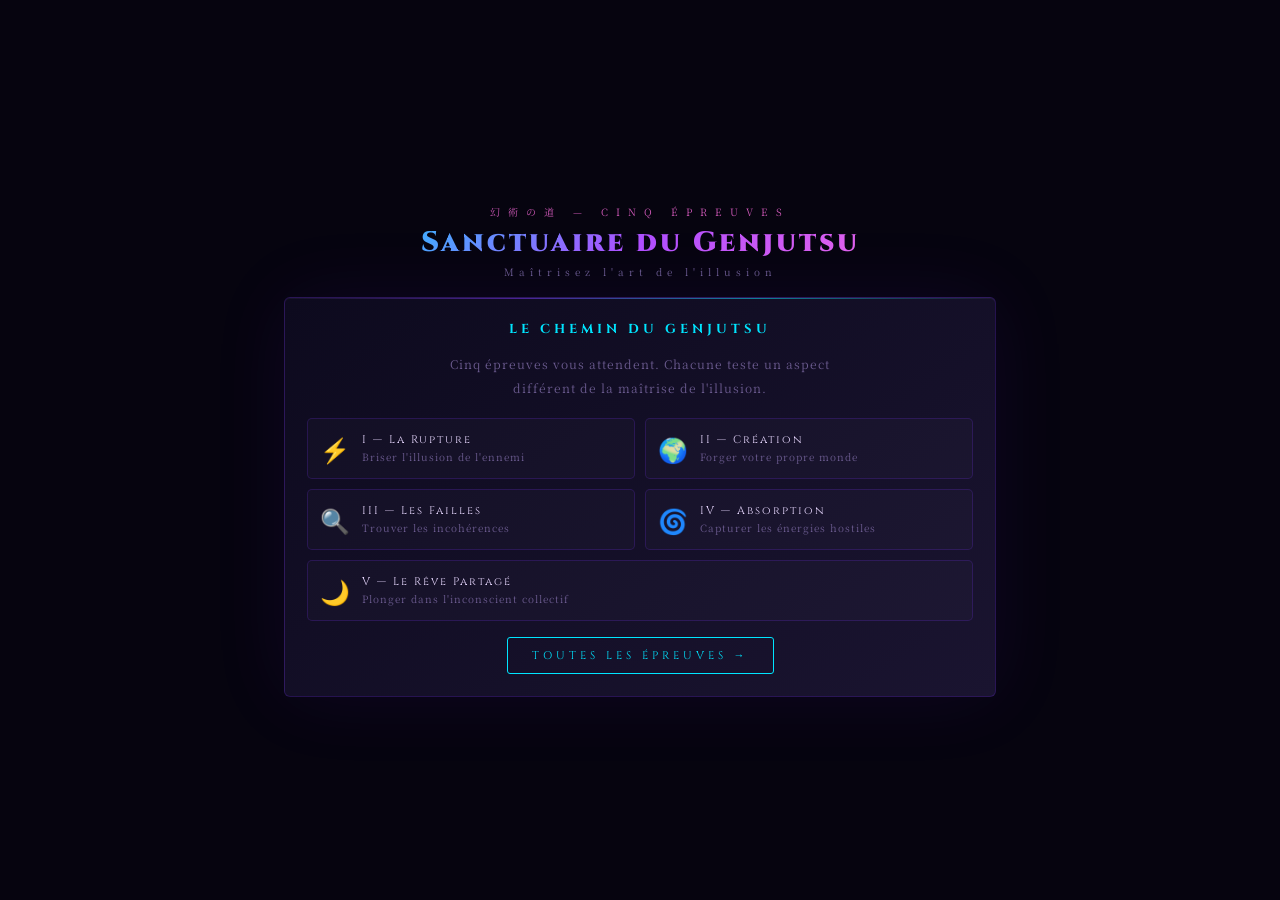
==== index.html @ dee2eae8 "Add files via upload" ====
<!DOCTYPE html>
<html lang="fr">
<head>
  <meta charset="UTF-8">
  <meta name="viewport" content="width=device-width, initial-scale=1.0">
  <title>Sanctuaire du Genjutsu</title>

  <!-- Fonts -->
  <link href="https://fonts.googleapis.com/css2?family=Cinzel:wght@400;700;900&family=Noto+Serif+JP:wght@300;400;700&display=swap" rel="stylesheet">

  <!-- Styles -->
  <link rel="stylesheet" href="css/variables.css">
  <link rel="stylesheet" href="css/layout.css">
  <link rel="stylesheet" href="css/phases.css">
</head>
<body>

<!-- Particles background -->
<div class="spirits-bg" id="spirits"></div>

<!-- App -->
<div id="app">
  <div class="header">
    <div class="header-jp">幻術の道 — CINQ ÉPREUVES</div>
    <h1>Sanctuaire du Genjutsu</h1>
    <div class="header-sub">Maîtrisez l'art de l'illusion</div>
  </div>

  <div class="card">

    <!-- Progress bar (hidden until game starts) -->
    <div class="progress-bar" id="progressBar" style="display:none;">
      <div class="prog-step" id="ps0"></div>
      <div class="prog-step" id="ps1"></div>
      <div class="prog-step" id="ps2"></div>
      <div class="prog-step" id="ps3"></div>
      <div class="prog-step" id="ps4"></div>
    </div>

    <!-- ════════ MENU ════════ -->
    <div id="phase-menu">
      <div class="phase-title"><h2>Le Chemin du Genjutsu</h2></div>
      <p class="menu-intro">
        Cinq épreuves vous attendent. Chacune teste un aspect<br>
        différent de la maîtrise de l'illusion.
      </p>
      <div class="phases-preview">
        <div class="preview-card" onclick="startPhase(0)">
          <div class="preview-icon">⚡</div>
          <div class="preview-text">
            <div class="t">I — La Rupture</div>
            <div class="s">Briser l'illusion de l'ennemi</div>
          </div>
          <div class="preview-play">▶</div>
        </div>
        <div class="preview-card" onclick="startPhase(1)">
          <div class="preview-icon">🌍</div>
          <div class="preview-text">
            <div class="t">II — Création</div>
            <div class="s">Forger votre propre monde</div>
          </div>
          <div class="preview-play">▶</div>
        </div>
        <div class="preview-card" onclick="startPhase(2)">
          <div class="preview-icon">🔍</div>
          <div class="preview-text">
            <div class="t">III — Les Failles</div>
            <div class="s">Trouver les incohérences</div>
          </div>
          <div class="preview-play">▶</div>
        </div>
        <div class="preview-card" onclick="startPhase(3)">
          <div class="preview-icon">🌀</div>
          <div class="preview-text">
            <div class="t">IV — Absorption</div>
            <div class="s">Capturer les énergies hostiles</div>
          </div>
          <div class="preview-play">▶</div>
        </div>
        <div class="preview-card full" onclick="startPhase(4)">
          <div class="preview-icon">🌙</div>
          <div class="preview-text">
            <div class="t">V — Le Rêve Partagé</div>
            <div class="s">Plonger dans l'inconscient collectif</div>
          </div>
          <div class="preview-play">▶</div>
        </div>
      </div>
      <div class="btn-center">
        <button class="btn btn-cyan" onclick="startAll()">Toutes les épreuves →</button>
      </div>
    </div>

    <!-- ════════ PHASE 1 : RUPTURE ════════ -->
    <div id="phase-rupture">
      <div class="phase-num">Épreuve I / V</div>
      <div class="phase-title">
        <h2>La Rupture</h2>
        <div class="subtitle">Un ennemi vous a plongé dans une illusion — rompez-la</div>
      </div>
      <div class="rupture-timer" id="ruptTimer">15</div>
      <div class="illusion-scene rupture-zone">
        <div class="zone-title">CE QUE VOUS VOYEZ</div>
        <div class="illusion-text" id="illusionText">Vous êtes dans un pré fleuri. Le soleil brille, les oiseaux chantent...</div>
      </div>
      <p style="font-size:11px;color:var(--dim);text-align:center;margin-bottom:10px;letter-spacing:1px;">
        Maintenez le bouton jusqu'à dépasser le seuil <span style="color:var(--cyan)">75%</span>
      </p>
      <div class="pressure-gauge">
        <div class="pressure-label">
          <span>Pression mentale</span>
          <span id="pressureNum">0%</span>
        </div>
        <div class="pressure-track">
          <div class="pressure-fill" id="pressureFill"></div>
          <div class="pressure-threshold"></div>
        </div>
      </div>
      <div class="rupture-feedback" id="ruptFeedback"></div>
      <div class="rupture-progress" id="ruptProgress"></div>
      <button class="hold-btn" id="holdBtn"
        onmousedown="holdStart()" ontouchstart="holdStart()"
        onmouseup="holdEnd()" onmouseleave="holdEnd()" ontouchend="holdEnd()">
        ⚡ Concentrez votre volonté — MAINTENEZ
      </button>
    </div>

    <!-- ════════ PHASE 2 : CRÉATION ════════ -->
    <div id="phase-monde">
      <div class="phase-num">Épreuve II / V</div>
      <div class="phase-title">
        <h2>Création de Monde</h2>
        <div class="subtitle">Assemblez les éléments pour forger une illusion cohérente</div>
      </div>
      <div class="monde-workspace">
        <div class="monde-panel">
          <h3>🌿 Éléments disponibles</h3>
          <div class="element-list" id="elemList"></div>
        </div>
        <div class="monde-panel">
          <h3>🖼 Votre monde — <span id="slotsFilled">0</span>/4 éléments</h3>
          <div id="worldSlots"></div>
        </div>
      </div>
      <div class="world-preview">
        <div class="world-preview-title">APERÇU DE L'ILLUSION</div>
        <p id="worldPreviewText" style="color:var(--dim);font-style:italic;">
          Ajoutez des éléments pour composer votre monde...
        </p>
        <div class="coherence-bar">
          <div class="coherence-fill" id="coherenceFill" style="width:0%;background:var(--fail);"></div>
        </div>
        <div class="coherence-label">Cohérence : <span id="coherenceVal">0%</span></div>
      </div>
      <div style="font-size:10px;color:var(--dim);text-align:center;margin-bottom:10px;letter-spacing:1px;" id="mondeHint">
        Attention : certaines combinaisons sont incohérentes...
      </div>
      <div class="btn-center">
        <button class="btn btn-cyan" onclick="validerMonde()">Sceller l'Illusion</button>
      </div>
    </div>

    <!-- ════════ PHASE 3 : FAILLES ════════ -->
    <div id="phase-failles">
      <div class="phase-num">Épreuve III / V</div>
      <div class="phase-title">
        <h2>Les Failles</h2>
        <div class="subtitle">Trouvez les incohérences cachées dans cette illusion</div>
      </div>
      <div class="failles-timer" id="faillesTimer">60</div>
      <div class="illusion-scene">
        <div class="scene-title">
          <span>SCÈNE D'ILLUSION <span id="sceneNum">1/3</span></span>
          <span style="font-size:10px;color:var(--rune);" id="faillesFound">0 failles</span>
        </div>
        <div class="scene-text" id="sceneText"></div>
      </div>
      <div class="failles-hint" id="faillesHint">Cliquez sur les mots ou éléments suspects...</div>
      <div class="failles-found" id="faillesBadges"></div>
      <div class="failles-counter" id="faillesCounter">
        Failles trouvées : 0 / <span id="faillesMax">0</span>
      </div>
      <div class="btn-center">
        <button class="btn btn-cyan validate-btn" onclick="validerFailles()">Valider cette scène →</button>
      </div>
    </div>

    <!-- ════════ PHASE 4 : ABSORPTION ════════ -->
    <div id="phase-absorption">
      <div class="phase-num">Épreuve IV / V</div>
      <div class="phase-title">
        <h2>Absorption</h2>
        <div class="subtitle">Absorbez les orbes d'énergie dans le bon ordre</div>
      </div>
      <p class="absorption-desc">
        Des énergies hostiles flottent. Absorbez-les dans l'ordre exact indiqué avant qu'elles ne vous submergent.
      </p>
      <div class="absorption-target">
        <div class="label">ORDRE À REPRODUIRE</div>
        <div class="target-slots" id="targetSlots"></div>
      </div>
      <div class="absorption-score" id="absScore">Séquence 1 / 8</div>
      <div class="absorption-lives" id="absLives"></div>
      <div class="orbes-zone" id="orbesZone"></div>
      <div class="rupture-feedback" id="absFeedback"></div>
    </div>

    <!-- ════════ PHASE 5 : RÊVE PARTAGÉ ════════ -->
    <div id="phase-reve">
      <div class="phase-num">Épreuve V / V</div>
      <div class="phase-title">
        <h2>Le Rêve Partagé</h2>
        <div class="subtitle">Retrouvez les paires d'âmes dans l'inconscient collectif</div>
      </div>
      <p class="reve-desc">
        Les esprits se ressemblent mais se cachent. Mémorisez, associez,<br>
        avant que le rêve ne s'efface.
      </p>
      <div class="reve-stats">
        <span id="revePairs">Paires : 0 / 8</span>
        <span id="reveTentatives">Tentatives : 0</span>
      </div>
      <div class="reve-timer" id="reveTimer">90</div>
      <div class="reve-feedback" id="reveFeedback"></div>
      <div class="reve-grid" id="reveGrid"></div>
    </div>

    <!-- ════════ RÉSULTAT ════════ -->
    <div id="phase-result">
      <div class="result-symbol" id="resSymbol">⛩️</div>
      <div class="result-quality" id="resQuality">MAÎTRISE ABSOLUE</div>
      <div class="divider"></div>
      <div class="result-name" id="resName">— Grand Maître du Sanctuaire —</div>
      <div class="result-flavor" id="resFlavor"></div>
      <div class="scores-grid" id="scoresGrid"></div>
      <div class="result-name-row" id="nameRow">
        <input id="nameInput" type="text" placeholder="Votre nom de ninja..." maxlength="24">
        <button class="btn btn-cyan" style="padding:9px 16px;font-size:10px;" onclick="confirmName()">Graver</button>
      </div>
      <div class="result-confirmed" id="nameConfirmed"></div>
      <div class="btn-center">
        <button class="btn btn-gold" onclick="resetAll()">Recommencer</button>
      </div>
    </div>

  </div><!-- /.card -->
</div><!-- /#app -->

<!-- Scripts (order matters: core first, then phases, then result) -->
<script src="js/core.js"></script>
<script src="js/phase1-rupture.js"></script>
<script src="js/phase2-monde.js"></script>
<script src="js/phase3-failles.js"></script>
<script src="js/phase4-absorption.js"></script>
<script src="js/phase5-reve.js"></script>
<script src="js/result.js"></script>

</body>
</html>
---- css/variables.css ----
/* ══════════════════════════════════════════════════════════
   VARIABLES & RESET
   ══════════════════════════════════════════════════════════ */
:root {
  --void:   #06040f;
  --deep:   #0d0a1e;
  --shadow: #1a1430;
  --mist:   #221840;
  --v1:     #7b2fff;
  --v2:     #b04fff;
  --cyan:   #00e5ff;
  --gold:   #ffd700;
  --rune:   #ff6de0;
  --dim:    #6a5a8e;
  --text:   #e8d8ff;
  --fade:   #8a7aaa;
  --ok:     #00e5ff;
  --warn:   #b04fff;
  --fail:   #ff2255;
  --green:  #00ff88;
}

* {
  margin: 0;
  padding: 0;
  box-sizing: border-box;
}

body {
  background: var(--void);
  color: var(--text);
  font-family: 'Noto Serif JP', serif;
  min-height: 100vh;
  display: flex;
  align-items: center;
  justify-content: center;
  overflow: hidden;
}
---- css/layout.css ----
/* ══════════════════════════════════════════════════════════
   PARTICLES
   ══════════════════════════════════════════════════════════ */
.spirits-bg {
  position: fixed;
  inset: 0;
  pointer-events: none;
  z-index: 0;
}

.spirit {
  position: absolute;
  border-radius: 50%;
  animation: floatS linear infinite;
  opacity: 0;
}

@keyframes floatS {
  0%   { transform: translateY(100vh) translateX(0); opacity: 0; }
  10%  { opacity: .8; }
  90%  { opacity: .2; }
  100% { transform: translateY(-30px) translateX(var(--drift)); opacity: 0; }
}

/* ══════════════════════════════════════════════════════════
   APP LAYOUT
   ══════════════════════════════════════════════════════════ */
#app {
  position: relative;
  z-index: 1;
  width: 100%;
  max-width: 740px;
  padding: 14px;
}

/* ══════════════════════════════════════════════════════════
   HEADER
   ══════════════════════════════════════════════════════════ */
.header {
  text-align: center;
  margin-bottom: 18px;
}

.header-jp {
  font-size: 10px;
  letter-spacing: 8px;
  color: var(--rune);
  margin-bottom: 5px;
  opacity: .8;
}

.header h1 {
  font-family: 'Cinzel', serif;
  font-size: clamp(16px, 3.5vw, 28px);
  font-weight: 900;
  background: linear-gradient(135deg, var(--cyan) 0%, var(--v2) 50%, var(--rune) 100%);
  -webkit-background-clip: text;
  -webkit-text-fill-color: transparent;
  background-clip: text;
  letter-spacing: 3px;
}

.header-sub {
  font-size: 10px;
  color: var(--dim);
  letter-spacing: 5px;
  margin-top: 3px;
}

/* ══════════════════════════════════════════════════════════
   CARD
   ══════════════════════════════════════════════════════════ */
.card {
  background: linear-gradient(145deg, var(--deep) 0%, var(--shadow) 100%);
  border: 1px solid rgba(123,47,255,.22);
  border-radius: 6px;
  padding: 22px;
  box-shadow: 0 0 80px rgba(123,47,255,.08), inset 0 1px 0 rgba(255,255,255,.04);
  position: relative;
  overflow: hidden;
}

.card::before {
  content: '';
  position: absolute;
  top: 0;
  left: 0;
  right: 0;
  height: 1px;
  background: linear-gradient(90deg, transparent, var(--v1), var(--cyan), transparent);
  opacity: .5;
}

/* ══════════════════════════════════════════════════════════
   PROGRESS BAR
   ══════════════════════════════════════════════════════════ */
.progress-bar {
  display: flex;
  gap: 6px;
  margin-bottom: 18px;
  justify-content: center;
}

.prog-step {
  flex: 1;
  height: 4px;
  background: rgba(123,47,255,.15);
  border-radius: 2px;
  max-width: 80px;
  transition: background .4s;
}

.prog-step.done   { background: var(--cyan); }
.prog-step.active { background: var(--v2); box-shadow: 0 0 8px var(--v2); }

/* ══════════════════════════════════════════════════════════
   SHARED PHASE COMPONENTS
   ══════════════════════════════════════════════════════════ */
.phase-title {
  text-align: center;
  margin-bottom: 14px;
}

.phase-title h2 {
  font-family: 'Cinzel', serif;
  font-size: 13px;
  letter-spacing: 4px;
  color: var(--cyan);
  text-transform: uppercase;
}

.phase-title .subtitle {
  font-size: 11px;
  color: var(--dim);
  margin-top: 4px;
  letter-spacing: 1px;
}

.phase-num {
  font-size: 9px;
  letter-spacing: 4px;
  color: var(--rune);
  margin-bottom: 4px;
  text-transform: uppercase;
}

/* ══════════════════════════════════════════════════════════
   BUTTONS
   ══════════════════════════════════════════════════════════ */
.btn {
  display: inline-block;
  padding: 10px 24px;
  font-family: 'Cinzel', serif;
  font-size: 11px;
  letter-spacing: 4px;
  text-transform: uppercase;
  border: 1px solid var(--v1);
  color: var(--v1);
  background: transparent;
  cursor: pointer;
  transition: all .2s;
  border-radius: 3px;
}

.btn:hover {
  background: rgba(123,47,255,.18);
  color: var(--v2);
  box-shadow: 0 0 18px rgba(123,47,255,.25);
}

.btn-cyan         { border-color: var(--cyan); color: var(--cyan); }
.btn-cyan:hover   { background: rgba(0,229,255,.12); box-shadow: 0 0 18px rgba(0,229,255,.2); }
.btn-gold         { border-color: var(--gold); color: var(--gold); }
.btn-gold:hover   { background: rgba(255,215,0,.08); }

.btn-center {
  display: flex;
  justify-content: center;
  gap: 10px;
  margin-top: 14px;
}

/* ══════════════════════════════════════════════════════════
   MISC
   ══════════════════════════════════════════════════════════ */
.divider {
  width: 50px;
  height: 1px;
  background: linear-gradient(90deg, transparent, var(--v1), transparent);
  margin: 14px auto;
}
---- css/phases.css ----
/* ══════════════════════════════════════════════════════════
   PHASE 0 — MENU
   ══════════════════════════════════════════════════════════ */
#phase-menu { display: block; }

.menu-intro {
  font-size: 12px;
  color: var(--dim);
  line-height: 2;
  text-align: center;
  margin-bottom: 18px;
  letter-spacing: 1px;
}

.phases-preview {
  display: grid;
  grid-template-columns: 1fr 1fr;
  gap: 10px;
  margin-bottom: 16px;
}

.preview-card {
  border: 1px solid rgba(123,47,255,.2);
  border-radius: 5px;
  padding: 12px;
  cursor: pointer;
  transition: all .2s;
  background: rgba(255,255,255,.02);
  display: flex;
  align-items: center;
  gap: 12px;
}

.preview-card:hover {
  border-color: rgba(0,229,255,.4);
  background: rgba(0,229,255,.04);
}

.preview-icon { font-size: 24px; min-width: 28px; text-align: center; }

.preview-text .t {
  font-family: 'Cinzel', serif;
  font-size: 11px;
  letter-spacing: 2px;
  color: var(--text);
}

.preview-text .s {
  font-size: 10px;
  color: var(--dim);
  letter-spacing: 1px;
  margin-top: 2px;
}

.preview-card.full { grid-column: span 2; }

.preview-play {
  margin-left: auto;
  font-size: 11px;
  color: var(--dim);
  opacity: 0;
  transition: opacity .2s, color .2s;
  padding-left: 8px;
  flex-shrink: 0;
}

.preview-card:hover .preview-play {
  opacity: 1;
  color: var(--cyan);
}

/* ══════════════════════════════════════════════════════════
   PHASE 1 — LA RUPTURE
   ══════════════════════════════════════════════════════════ */
#phase-rupture { display: none; }

.rupture-desc {
  font-size: 11px;
  color: var(--dim);
  text-align: center;
  margin-bottom: 16px;
  line-height: 1.9;
}

.pressure-gauge {
  margin: 0 auto 16px;
  width: 100%;
  max-width: 400px;
}

.pressure-label {
  display: flex;
  justify-content: space-between;
  font-size: 10px;
  color: var(--dim);
  letter-spacing: 2px;
  margin-bottom: 6px;
}

.pressure-track {
  height: 28px;
  background: var(--shadow);
  border-radius: 4px;
  position: relative;
  overflow: hidden;
  border: 1px solid rgba(123,47,255,.2);
}

.pressure-fill {
  height: 100%;
  background: linear-gradient(90deg, var(--v1), var(--v2), var(--rune));
  border-radius: 4px;
  transition: width .05s;
  width: 0%;
}

.pressure-threshold {
  position: absolute;
  top: 0;
  bottom: 0;
  width: 2px;
  background: var(--cyan);
  left: 75%;
}

.pressure-val {
  text-align: center;
  font-family: 'Cinzel', serif;
  font-size: 22px;
  color: var(--v2);
  letter-spacing: 3px;
  margin: 8px 0;
}

.rupture-zone {
  background: rgba(0,229,255,.06);
  border: 1px solid rgba(0,229,255,.2);
  border-radius: 4px;
  padding: 14px;
  margin-bottom: 14px;
  text-align: center;
}

.rupture-zone .zone-title {
  font-family: 'Cinzel', serif;
  font-size: 10px;
  letter-spacing: 4px;
  color: var(--cyan);
  margin-bottom: 8px;
}

.illusion-text {
  font-size: 14px;
  color: var(--fade);
  line-height: 1.8;
  font-style: italic;
}

.rupture-feedback {
  text-align: center;
  font-family: 'Cinzel', serif;
  font-size: 14px;
  letter-spacing: 3px;
  min-height: 22px;
  margin-bottom: 10px;
}

.rupture-progress {
  display: flex;
  justify-content: center;
  gap: 6px;
  margin-bottom: 10px;
}

.rup-dot {
  width: 10px;
  height: 10px;
  border-radius: 50%;
  background: var(--shadow);
  border: 1px solid rgba(123,47,255,.3);
  transition: all .2s;
}

.rup-dot.ok   { background: var(--green); box-shadow: 0 0 8px var(--green); }
.rup-dot.fail { background: var(--fail);  box-shadow: 0 0 6px var(--fail); }

.hold-btn {
  width: 100%;
  padding: 20px;
  font-family: 'Cinzel', serif;
  font-size: 13px;
  letter-spacing: 5px;
  border: 1px solid var(--v1);
  color: var(--v2);
  background: rgba(123,47,255,.06);
  cursor: pointer;
  border-radius: 4px;
  transition: all .1s;
  user-select: none;
}

.hold-btn:active,
.hold-btn.held {
  background: rgba(123,47,255,.25);
  border-color: var(--v2);
  box-shadow: 0 0 20px rgba(123,47,255,.4);
  transform: scale(0.98);
}

.rupture-timer {
  font-family: 'Cinzel', serif;
  font-size: 28px;
  color: var(--cyan);
  text-align: center;
  letter-spacing: 4px;
  margin-bottom: 6px;
}

/* ══════════════════════════════════════════════════════════
   PHASE 2 — CRÉATION DE MONDE
   ══════════════════════════════════════════════════════════ */
#phase-monde { display: none; }

.monde-workspace {
  display: grid;
  grid-template-columns: 1fr 1fr;
  gap: 14px;
  margin-bottom: 14px;
}

.monde-panel {
  border: 1px solid rgba(123,47,255,.2);
  border-radius: 5px;
  padding: 14px;
  background: rgba(255,255,255,.02);
}

.monde-panel h3 {
  font-family: 'Cinzel', serif;
  font-size: 10px;
  letter-spacing: 3px;
  color: var(--cyan);
  margin-bottom: 10px;
  text-transform: uppercase;
}

.world-slot {
  border: 1px dashed rgba(123,47,255,.3);
  border-radius: 4px;
  padding: 8px;
  margin-bottom: 6px;
  cursor: pointer;
  transition: all .2s;
  font-size: 11px;
  color: var(--dim);
  text-align: center;
  min-height: 36px;
  display: flex;
  align-items: center;
  justify-content: center;
}

.world-slot:hover {
  border-color: var(--cyan);
  color: var(--cyan);
  background: rgba(0,229,255,.05);
}

.world-slot.filled {
  border-style: solid;
  border-color: var(--v1);
  color: var(--text);
  background: rgba(123,47,255,.08);
}

.world-slot.filled:hover {
  border-color: var(--fail);
  color: var(--fail);
}

.element-list {
  display: flex;
  flex-wrap: wrap;
  gap: 6px;
}

.elem-tag {
  padding: 6px 10px;
  border: 1px solid rgba(123,47,255,.3);
  border-radius: 20px;
  font-size: 10px;
  letter-spacing: 1px;
  cursor: pointer;
  transition: all .2s;
  color: var(--dim);
}

.elem-tag:hover { border-color: var(--v2); color: var(--v2); }

.elem-tag.used {
  opacity: .35;
  cursor: default;
  pointer-events: none;
}

.world-preview {
  border: 1px solid rgba(0,229,255,.15);
  border-radius: 5px;
  padding: 14px;
  background: rgba(0,229,255,.03);
  margin-bottom: 10px;
  min-height: 80px;
}

.world-preview-title {
  font-family: 'Cinzel', serif;
  font-size: 10px;
  letter-spacing: 3px;
  color: var(--fade);
  margin-bottom: 8px;
}

.world-preview p {
  font-size: 12px;
  color: var(--text);
  line-height: 1.9;
  font-style: italic;
}

.coherence-bar {
  height: 6px;
  background: var(--shadow);
  border-radius: 3px;
  overflow: hidden;
  margin-top: 8px;
}

.coherence-fill {
  height: 100%;
  border-radius: 3px;
  transition: width .3s;
}

.coherence-label {
  font-size: 10px;
  color: var(--dim);
  text-align: right;
  margin-top: 4px;
  letter-spacing: 1px;
}

/* ══════════════════════════════════════════════════════════
   PHASE 3 — LES FAILLES
   ══════════════════════════════════════════════════════════ */
#phase-failles { display: none; }

.illusion-scene {
  background: rgba(0,229,255,.04);
  border: 1px solid rgba(0,229,255,.15);
  border-radius: 5px;
  padding: 16px;
  margin-bottom: 12px;
  position: relative;
}

.scene-title {
  font-family: 'Cinzel', serif;
  font-size: 10px;
  letter-spacing: 3px;
  color: var(--fade);
  margin-bottom: 10px;
  display: flex;
  justify-content: space-between;
  align-items: center;
}

.scene-text {
  font-size: 13px;
  line-height: 2;
  color: var(--text);
  position: relative;
}

.faille-word {
  cursor: pointer;
  border-bottom: 2px dashed transparent;
  transition: all .2s;
  border-radius: 2px;
  padding: 1px 3px;
}

.faille-word:hover    { border-bottom-color: var(--v2); background: rgba(123,47,255,.15); }
.faille-word.selected { background: rgba(123,47,255,.2); border-bottom-color: var(--v1); }
.faille-word.correct  { background: rgba(0,255,136,.15); border-bottom-color: var(--green); color: var(--green); }
.faille-word.wrong    { background: rgba(255,34,85,.15);  border-bottom-color: var(--fail);  color: var(--fail); }

.failles-found {
  display: flex;
  gap: 6px;
  flex-wrap: wrap;
  margin-bottom: 10px;
}

.faille-badge {
  padding: 4px 10px;
  border-radius: 3px;
  font-size: 10px;
  letter-spacing: 1px;
}

.faille-badge.ok   { background: rgba(0,255,136,.15); color: var(--green); border: 1px solid rgba(0,255,136,.3); }
.faille-badge.miss { background: rgba(255,34,85,.1);  color: var(--fail);  border: 1px solid rgba(255,34,85,.2); }

.failles-counter {
  font-family: 'Cinzel', serif;
  font-size: 11px;
  color: var(--dim);
  letter-spacing: 3px;
  text-align: center;
  margin-bottom: 10px;
}

.failles-hint {
  font-size: 10px;
  color: var(--dim);
  text-align: center;
  letter-spacing: 1px;
  margin-bottom: 10px;
  font-style: italic;
}

.validate-btn { width: 100%; }

.failles-timer {
  font-family: 'Cinzel', serif;
  font-size: 22px;
  color: var(--v2);
  text-align: center;
  letter-spacing: 4px;
  margin-bottom: 8px;
}

/* ══════════════════════════════════════════════════════════
   PHASE 4 — ABSORPTION
   ══════════════════════════════════════════════════════════ */
#phase-absorption { display: none; }

.absorption-desc {
  font-size: 11px;
  color: var(--dim);
  text-align: center;
  margin-bottom: 14px;
  line-height: 1.9;
}

.orbes-zone {
  display: flex;
  justify-content: center;
  flex-wrap: wrap;
  gap: 12px;
  min-height: 120px;
  align-items: center;
  margin-bottom: 14px;
  border: 1px solid rgba(123,47,255,.15);
  border-radius: 5px;
  padding: 16px;
  background: rgba(0,0,0,.2);
}

.orbe {
  width: 52px;
  height: 52px;
  border-radius: 50%;
  cursor: pointer;
  display: flex;
  align-items: center;
  justify-content: center;
  font-size: 20px;
  border: 2px solid transparent;
  transition: all .25s;
  position: relative;
  animation: orbePulse 2s ease-in-out infinite;
}

@keyframes orbePulse {
  0%, 100% { transform: scale(1); }
  50%       { transform: scale(1.06); }
}

.orbe:hover { transform: scale(1.15) !important; filter: brightness(1.3); }

.orbe.absorbed {
  opacity: 0;
  transform: scale(0);
  pointer-events: none;
  transition: all .3s;
}

.orbe.wrong-flash { animation: wrongFlash .3s ease; }

@keyframes wrongFlash {
  0%, 100% { transform: scale(1); }
  50%       { transform: scale(1.2); filter: brightness(.5); }
}

.absorption-target {
  border: 1px solid rgba(0,229,255,.2);
  border-radius: 5px;
  padding: 14px;
  background: rgba(0,229,255,.04);
  margin-bottom: 10px;
}

.absorption-target .label {
  font-family: 'Cinzel', serif;
  font-size: 10px;
  letter-spacing: 3px;
  color: var(--cyan);
  margin-bottom: 8px;
}

.target-slots {
  display: flex;
  gap: 8px;
  flex-wrap: wrap;
}

.target-slot {
  width: 44px;
  height: 44px;
  border: 1px dashed rgba(0,229,255,.3);
  border-radius: 50%;
  display: flex;
  align-items: center;
  justify-content: center;
  font-size: 18px;
  transition: all .2s;
}

.target-slot.filled {
  border-style: solid;
  border-color: var(--cyan);
  background: rgba(0,229,255,.1);
}

.absorption-score {
  text-align: center;
  font-family: 'Cinzel', serif;
  font-size: 12px;
  letter-spacing: 3px;
  color: var(--dim);
  margin-bottom: 8px;
}

.absorption-lives {
  display: flex;
  gap: 4px;
  justify-content: center;
  margin-bottom: 10px;
}

.life-orbe {
  width: 14px;
  height: 14px;
  border-radius: 50%;
  background: var(--rune);
  box-shadow: 0 0 6px var(--rune);
  transition: all .2s;
}

.life-orbe.lost { background: var(--shadow); box-shadow: none; }

/* ══════════════════════════════════════════════════════════
   PHASE 5 — RÊVE PARTAGÉ
   ══════════════════════════════════════════════════════════ */
#phase-reve { display: none; }

.reve-desc {
  font-size: 11px;
  color: var(--dim);
  text-align: center;
  margin-bottom: 14px;
  line-height: 1.9;
}

.reve-grid {
  display: grid;
  grid-template-columns: repeat(4, 1fr);
  gap: 8px;
  margin-bottom: 14px;
}

.reve-card {
  aspect-ratio: 1;
  border: 1px solid rgba(123,47,255,.25);
  border-radius: 5px;
  cursor: pointer;
  display: flex;
  align-items: center;
  justify-content: center;
  font-size: 22px;
  transition: all .25s;
  background: rgba(255,255,255,.02);
  position: relative;
  overflow: hidden;
}

.reve-card::before {
  content: '';
  position: absolute;
  inset: 0;
  background: rgba(123,47,255,.12);
  opacity: 0;
  transition: opacity .2s;
}

.reve-card:hover::before { opacity: 1; }

.reve-card.revealed    { border-color: var(--v1); background: rgba(123,47,255,.15); }
.reve-card.matched     { border-color: var(--cyan); background: rgba(0,229,255,.12); pointer-events: none; box-shadow: 0 0 10px rgba(0,229,255,.2); }
.reve-card.wrong-pair  { animation: wrongPair .4s ease; }
.reve-card.hidden-face { font-size: 0; }

@keyframes wrongPair {
  0%, 100% { transform: scale(1); }
  50%       { transform: scale(.92); border-color: var(--fail); }
}

.reve-stats {
  display: flex;
  justify-content: space-between;
  font-size: 11px;
  color: var(--dim);
  letter-spacing: 2px;
  margin-bottom: 8px;
}

.reve-timer {
  font-family: 'Cinzel', serif;
  font-size: 26px;
  color: var(--v2);
  text-align: center;
  letter-spacing: 4px;
  margin-bottom: 10px;
}

.reve-feedback {
  text-align: center;
  font-family: 'Cinzel', serif;
  font-size: 13px;
  letter-spacing: 3px;
  min-height: 20px;
  margin-bottom: 8px;
}

/* ══════════════════════════════════════════════════════════
   RÉSULTAT
   ══════════════════════════════════════════════════════════ */
#phase-result { display: none; }

.result-symbol {
  text-align: center;
  font-size: 52px;
  margin-bottom: 10px;
  animation: pulseS 2s ease-in-out infinite;
}

@keyframes pulseS {
  0%, 100% { filter: drop-shadow(0 0 8px var(--v2)); }
  50%       { filter: drop-shadow(0 0 22px var(--cyan)); }
}

.result-quality {
  font-family: 'Cinzel', serif;
  font-size: 13px;
  letter-spacing: 5px;
  text-align: center;
  margin-bottom: 8px;
  text-transform: uppercase;
}

.result-name {
  font-family: 'Cinzel', serif;
  font-size: 16px;
  letter-spacing: 3px;
  color: var(--text);
  text-align: center;
  margin-bottom: 10px;
}

.result-flavor {
  font-size: 11px;
  color: var(--fade);
  line-height: 2.1;
  text-align: center;
  margin-bottom: 14px;
  white-space: pre-line;
}

.scores-grid {
  display: grid;
  grid-template-columns: repeat(5, 1fr);
  gap: 8px;
  margin-bottom: 14px;
}

.score-cell {
  background: rgba(255,255,255,.03);
  border: 1px solid rgba(123,47,255,.15);
  border-radius: 3px;
  padding: 10px 5px;
  text-align: center;
}

.score-cell-label {
  font-size: 8px;
  letter-spacing: 2px;
  color: var(--dim);
  text-transform: uppercase;
  margin-bottom: 4px;
}

.score-cell-value {
  font-family: 'Cinzel', serif;
  font-size: 15px;
}

.result-name-row {
  display: flex;
  gap: 8px;
  justify-content: center;
  align-items: center;
  margin-bottom: 12px;
}

#nameInput {
  background: var(--shadow);
  border: 1px solid rgba(123,47,255,.3);
  border-radius: 2px;
  padding: 9px;
  color: var(--text);
  font-family: 'Noto Serif JP', serif;
  outline: none;
  font-size: 11px;
  letter-spacing: 2px;
  width: 170px;
}

.result-confirmed {
  font-family: 'Cinzel', serif;
  font-size: 13px;
  letter-spacing: 4px;
  color: var(--cyan);
  min-height: 20px;
  text-align: center;
  margin-bottom: 12px;
}
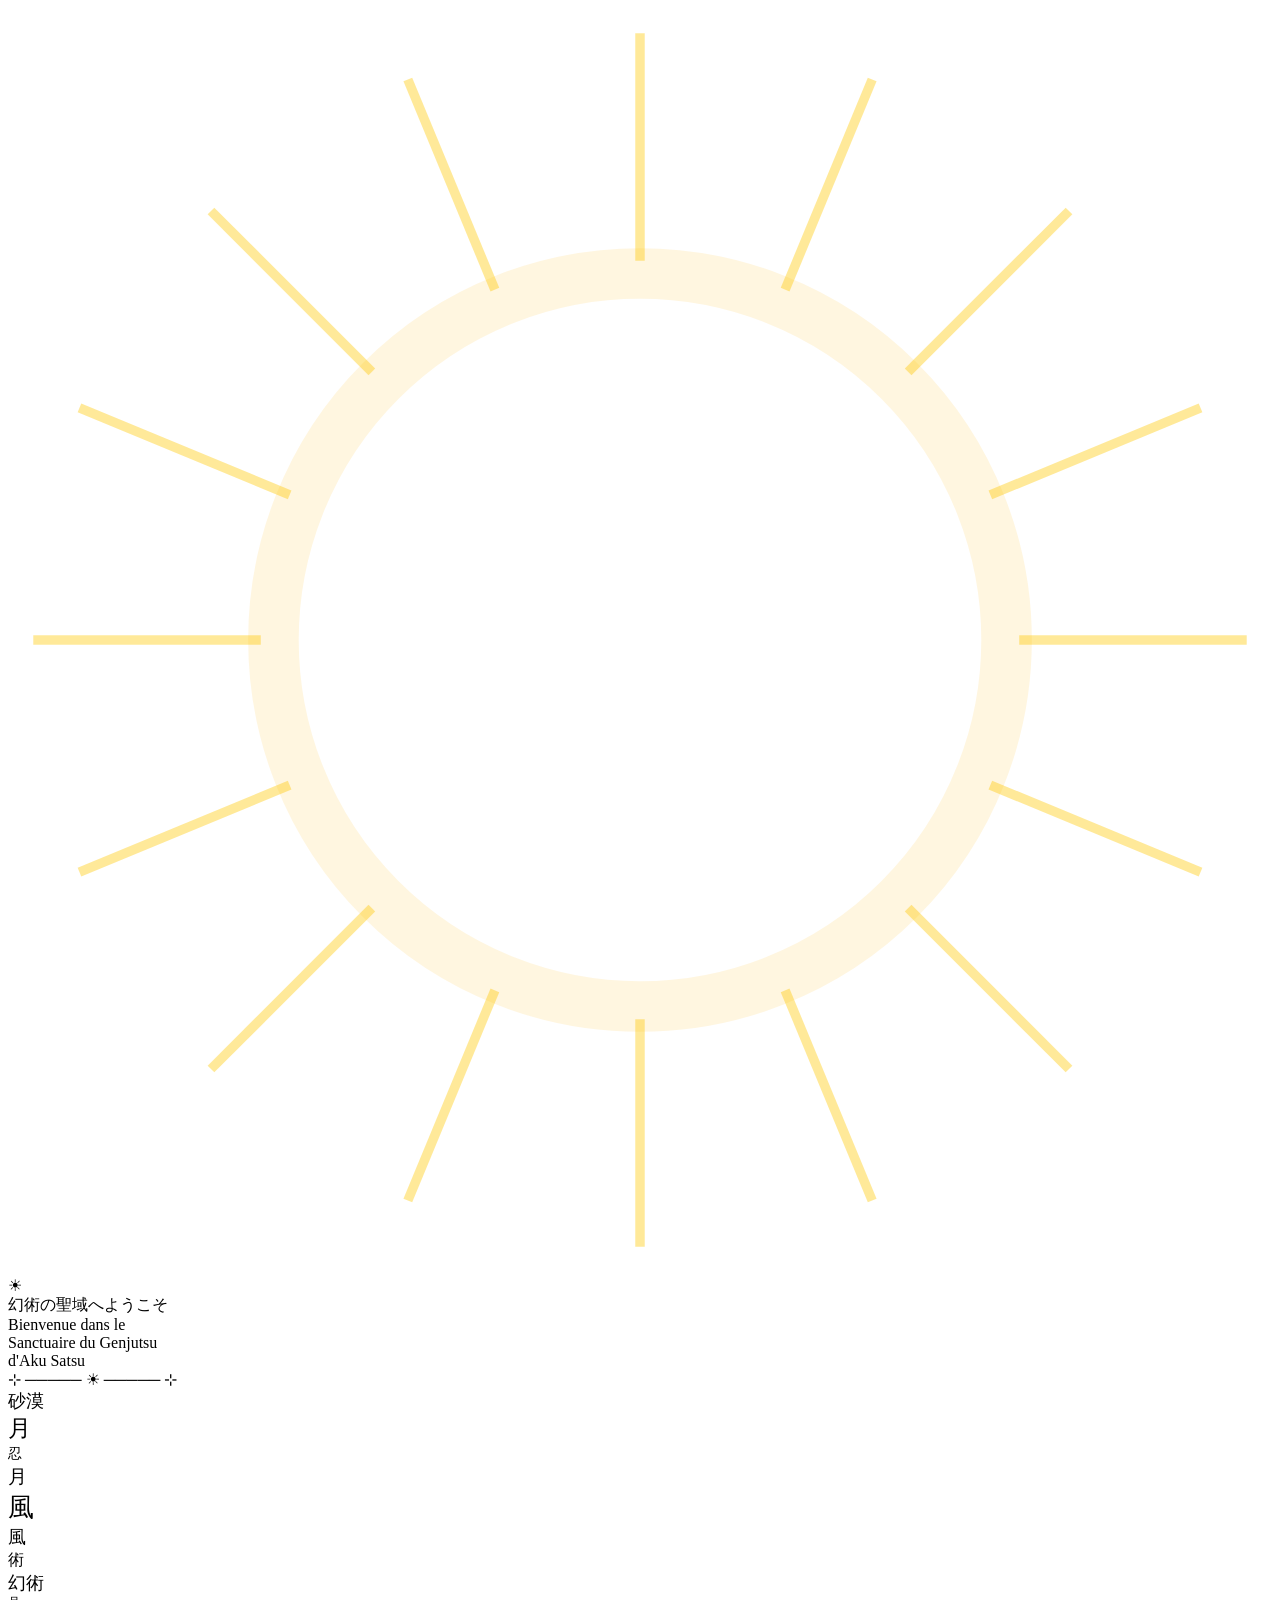
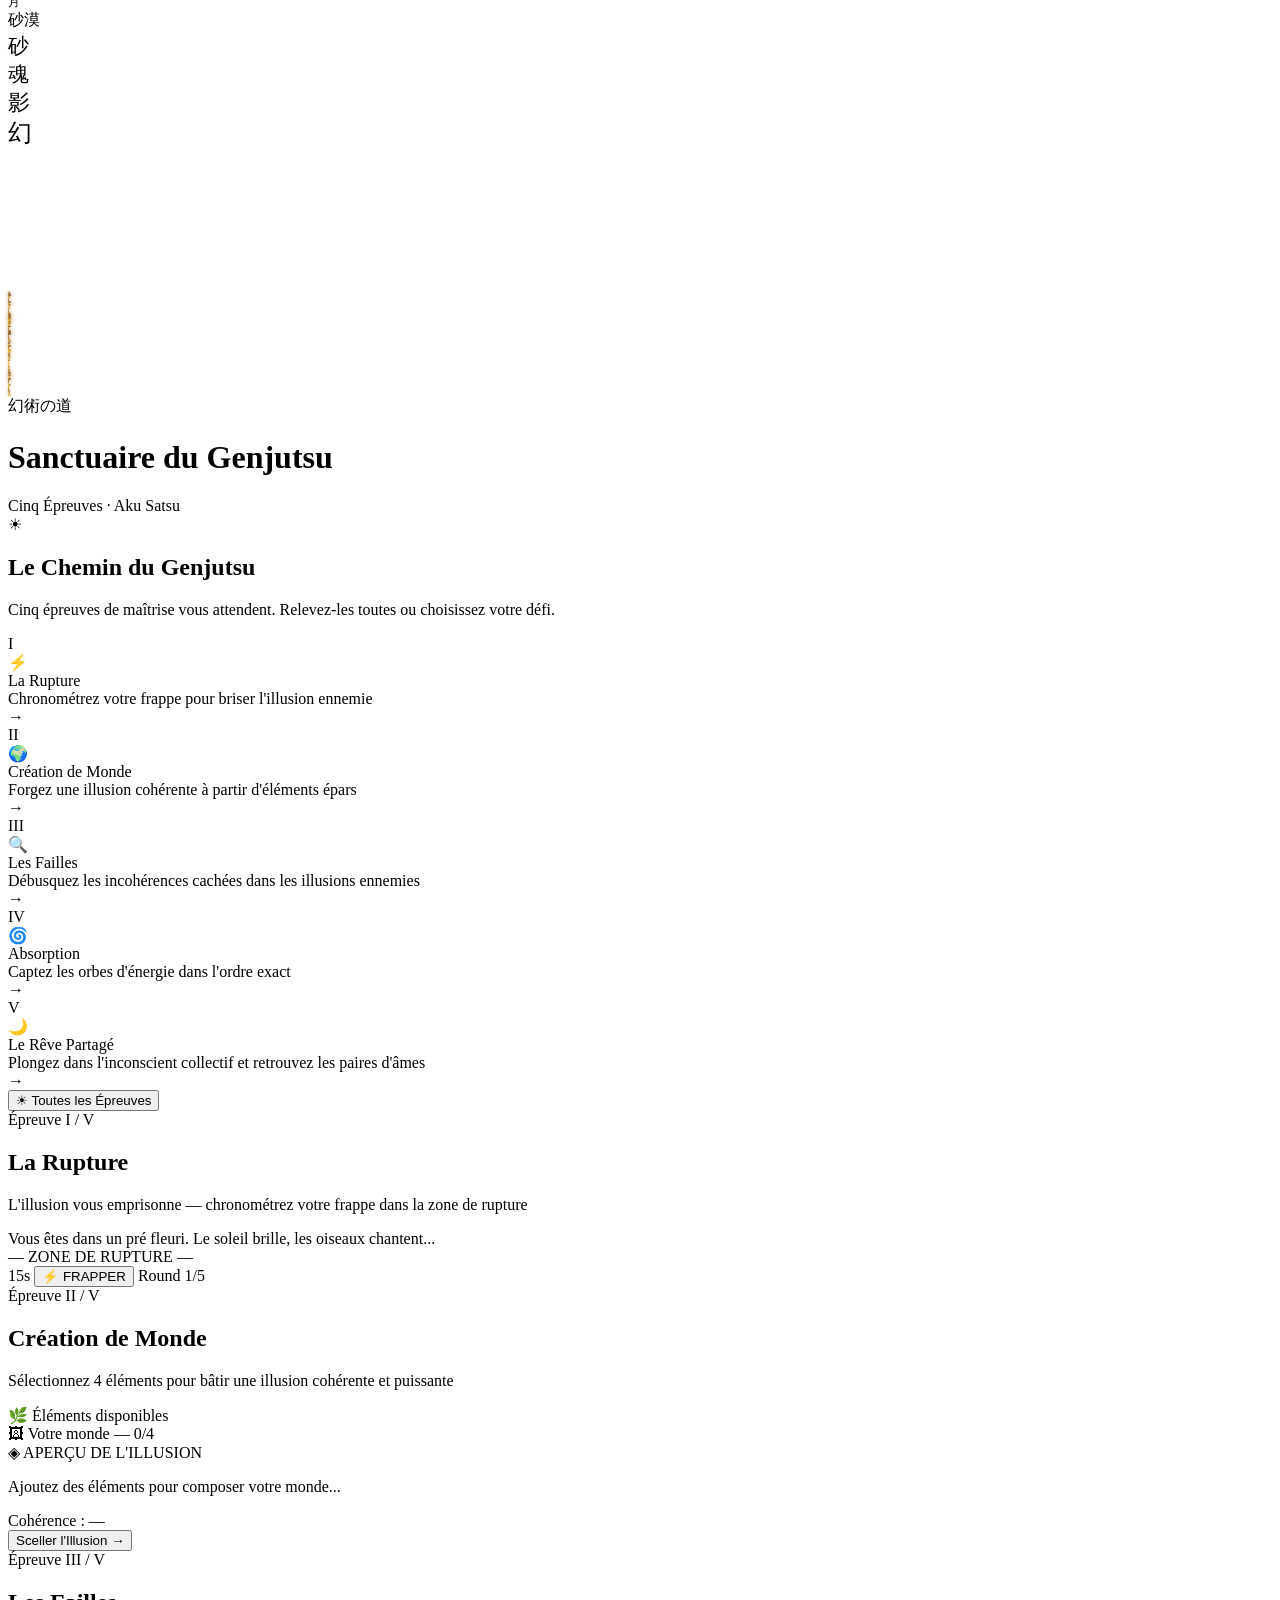
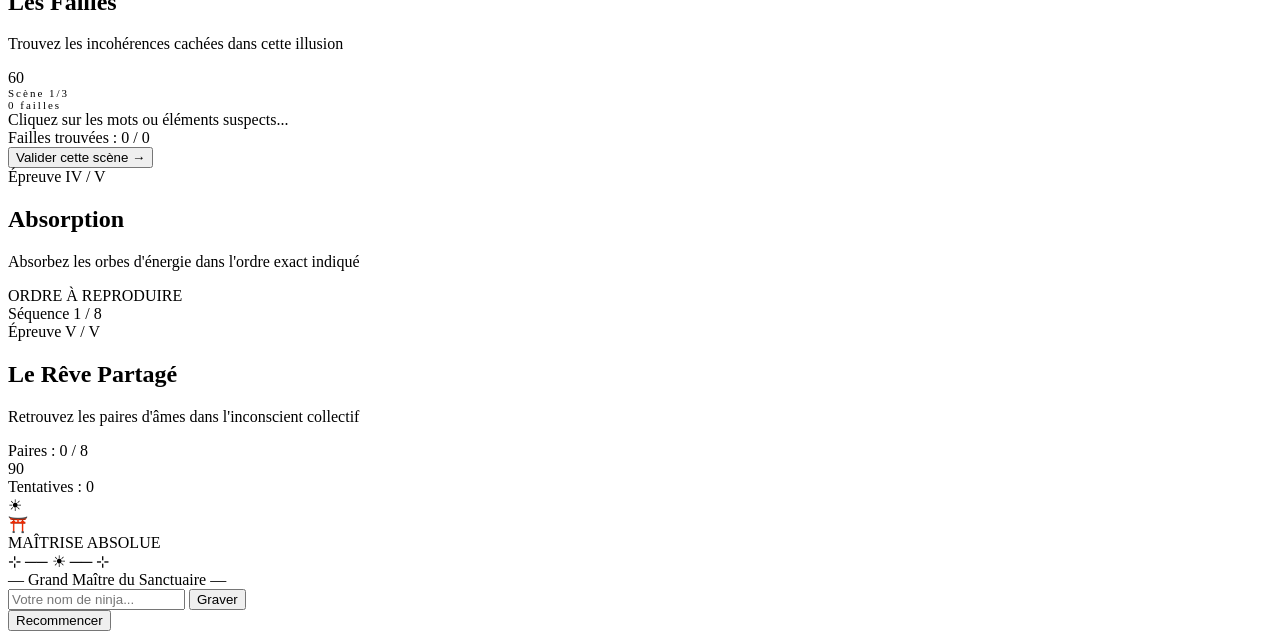
==== commit efcf9eb1: "Add files via upload" ====
--- a/index.html
+++ b/index.html
@@ -3,250 +3,299 @@
 <head>
   <meta charset="UTF-8">
   <meta name="viewport" content="width=device-width, initial-scale=1.0">
-  <title>Sanctuaire du Genjutsu</title>
-
-  <!-- Fonts -->
-  <link href="https://fonts.googleapis.com/css2?family=Cinzel:wght@400;700;900&family=Noto+Serif+JP:wght@300;400;700&display=swap" rel="stylesheet">
-
-  <!-- Styles -->
+  <title>Sanctuaire du Genjutsu — Aku Satsu</title>
+  <link href="https://fonts.googleapis.com/css2?family=Cinzel:wght@400;700;900&family=Cinzel+Decorative:wght@900&family=Noto+Serif+JP:wght@300;400;700&display=swap" rel="stylesheet">
   <link rel="stylesheet" href="css/variables.css">
   <link rel="stylesheet" href="css/layout.css">
   <link rel="stylesheet" href="css/phases.css">
 </head>
 <body>
 
-<!-- Particles background -->
+<!-- ══ INTRO OVERLAY ══ -->
+<div id="intro-overlay">
+  <div class="intro-sand-storm"></div>
+  <div class="intro-dunes">
+    <div class="intro-dune"></div>
+    <div class="intro-dune"></div>
+    <div class="intro-dune"></div>
+    <div class="intro-dune"></div>
+  </div>
+  <div class="intro-shafts" id="introShafts"></div>
+  <div class="intro-sun-wrap">
+    <div class="intro-halo-2"></div>
+    <div class="intro-halo"></div>
+    <div class="intro-rays">
+      <svg viewBox="0 0 200 200" xmlns="http://www.w3.org/2000/svg">
+        <g transform="translate(100,100)">
+          <line x1="0" y1="-96" x2="0" y2="-60" stroke="rgba(255,200,0,0.4)" stroke-width="1.5"/>
+          <line x1="0" y1="-96" x2="0" y2="-60" stroke="rgba(255,200,0,0.4)" stroke-width="1.5" transform="rotate(22.5)"/>
+          <line x1="0" y1="-96" x2="0" y2="-60" stroke="rgba(255,200,0,0.4)" stroke-width="1.5" transform="rotate(45)"/>
+          <line x1="0" y1="-96" x2="0" y2="-60" stroke="rgba(255,200,0,0.4)" stroke-width="1.5" transform="rotate(67.5)"/>
+          <line x1="0" y1="-96" x2="0" y2="-60" stroke="rgba(255,200,0,0.4)" stroke-width="1.5" transform="rotate(90)"/>
+          <line x1="0" y1="-96" x2="0" y2="-60" stroke="rgba(255,200,0,0.4)" stroke-width="1.5" transform="rotate(112.5)"/>
+          <line x1="0" y1="-96" x2="0" y2="-60" stroke="rgba(255,200,0,0.4)" stroke-width="1.5" transform="rotate(135)"/>
+          <line x1="0" y1="-96" x2="0" y2="-60" stroke="rgba(255,200,0,0.4)" stroke-width="1.5" transform="rotate(157.5)"/>
+          <line x1="0" y1="-96" x2="0" y2="-60" stroke="rgba(255,200,0,0.4)" stroke-width="1.5" transform="rotate(180)"/>
+          <line x1="0" y1="-96" x2="0" y2="-60" stroke="rgba(255,200,0,0.4)" stroke-width="1.5" transform="rotate(202.5)"/>
+          <line x1="0" y1="-96" x2="0" y2="-60" stroke="rgba(255,200,0,0.4)" stroke-width="1.5" transform="rotate(225)"/>
+          <line x1="0" y1="-96" x2="0" y2="-60" stroke="rgba(255,200,0,0.4)" stroke-width="1.5" transform="rotate(247.5)"/>
+          <line x1="0" y1="-96" x2="0" y2="-60" stroke="rgba(255,200,0,0.4)" stroke-width="1.5" transform="rotate(270)"/>
+          <line x1="0" y1="-96" x2="0" y2="-60" stroke="rgba(255,200,0,0.4)" stroke-width="1.5" transform="rotate(292.5)"/>
+          <line x1="0" y1="-96" x2="0" y2="-60" stroke="rgba(255,200,0,0.4)" stroke-width="1.5" transform="rotate(315)"/>
+          <line x1="0" y1="-96" x2="0" y2="-60" stroke="rgba(255,200,0,0.4)" stroke-width="1.5" transform="rotate(337.5)"/>
+          <circle r="58" fill="none" stroke="rgba(255,180,0,0.12)" stroke-width="8"/>
+        </g>
+      </svg>
+    </div>
+    <div class="intro-sun-circle"></div>
+    <div class="intro-glyph">☀</div>
+  </div>
+  <div class="intro-content">
+    <div class="intro-jp">幻術の聖域へようこそ</div>
+    <div class="intro-welcome">Bienvenue dans le</div>
+    <div class="intro-sanctuary">Sanctuaire du Genjutsu</div>
+    <div class="intro-author">d'Aku Satsu</div>
+    <div class="intro-sep">⊹ ───── ☀ ───── ⊹</div>
+  </div>
+</div>
+
+<!-- ══ BACKGROUND SUNA ══ -->
+<div class="bg-suna"></div>
+<div class="bg-stars" id="bgStars"></div>
+<div class="bg-dunes">
+  <div class="bg-dune-shape"></div>
+  <div class="bg-dune-shape"></div>
+  <div class="bg-dune-shape"></div>
+  <div class="bg-dune-shape"></div>
+  <div class="bg-dune-shape"></div>
+</div>
+<div class="suna-moon"></div>
 <div class="spirits-bg" id="spirits"></div>
-
-<!-- App -->
-<div id="app">
-  <div class="header">
-    <div class="header-jp">幻術の道 — CINQ ÉPREUVES</div>
-    <h1>Sanctuaire du Genjutsu</h1>
-    <div class="header-sub">Maîtrisez l'art de l'illusion</div>
-  </div>
-
-  <div class="card">
-
-    <!-- Progress bar (hidden until game starts) -->
-    <div class="progress-bar" id="progressBar" style="display:none;">
-      <div class="prog-step" id="ps0"></div>
-      <div class="prog-step" id="ps1"></div>
-      <div class="prog-step" id="ps2"></div>
-      <div class="prog-step" id="ps3"></div>
-      <div class="prog-step" id="ps4"></div>
-    </div>
-
-    <!-- ════════ MENU ════════ -->
-    <div id="phase-menu">
-      <div class="phase-title"><h2>Le Chemin du Genjutsu</h2></div>
-      <p class="menu-intro">
-        Cinq épreuves vous attendent. Chacune teste un aspect<br>
-        différent de la maîtrise de l'illusion.
-      </p>
-      <div class="phases-preview">
-        <div class="preview-card" onclick="startPhase(0)">
-          <div class="preview-icon">⚡</div>
-          <div class="preview-text">
-            <div class="t">I — La Rupture</div>
-            <div class="s">Briser l'illusion de l'ennemi</div>
+<div class="bg-glow"></div>
+
+<!-- ══ FIXED HEADER ══ -->
+<header id="site-header">
+  <div class="hdr-inner">
+    <div class="hdr-jp">幻術の道</div>
+    <h1 class="hdr-title">Sanctuaire du Genjutsu</h1>
+    <div class="hdr-sub">Cinq Épreuves · Aku Satsu</div>
+  </div>
+  <!-- Progress integrated in header -->
+  <div class="progress-bar" id="progressBar" style="display:none;">
+    <div class="prog-step" id="ps0"></div>
+    <div class="prog-step" id="ps1"></div>
+    <div class="prog-step" id="ps2"></div>
+    <div class="prog-step" id="ps3"></div>
+    <div class="prog-step" id="ps4"></div>
+  </div>
+</header>
+
+<!-- ══ MAIN ══ -->
+<main id="app">
+
+  <!-- ══ MENU ══ -->
+  <div id="phase-menu">
+    <div class="menu-title-block">
+      <div class="menu-sun-deco">☀</div>
+      <h2 class="menu-h2">Le Chemin du Genjutsu</h2>
+      <p class="menu-intro">Cinq épreuves de maîtrise vous attendent. Relevez-les toutes ou choisissez votre défi.</p>
+    </div>
+    <div class="phases-grid">
+      <div class="phase-card" onclick="startPhase(0)">
+        <div class="pc-num">I</div>
+        <div class="pc-icon">⚡</div>
+        <div class="pc-body">
+          <div class="pc-name">La Rupture</div>
+          <div class="pc-desc">Chronométrez votre frappe pour briser l'illusion ennemie</div>
+        </div>
+        <div class="pc-arrow">→</div>
+      </div>
+      <div class="phase-card" onclick="startPhase(1)">
+        <div class="pc-num">II</div>
+        <div class="pc-icon">🌍</div>
+        <div class="pc-body">
+          <div class="pc-name">Création de Monde</div>
+          <div class="pc-desc">Forgez une illusion cohérente à partir d'éléments épars</div>
+        </div>
+        <div class="pc-arrow">→</div>
+      </div>
+      <div class="phase-card" onclick="startPhase(2)">
+        <div class="pc-num">III</div>
+        <div class="pc-icon">🔍</div>
+        <div class="pc-body">
+          <div class="pc-name">Les Failles</div>
+          <div class="pc-desc">Débusquez les incohérences cachées dans les illusions ennemies</div>
+        </div>
+        <div class="pc-arrow">→</div>
+      </div>
+      <div class="phase-card" onclick="startPhase(3)">
+        <div class="pc-num">IV</div>
+        <div class="pc-icon">🌀</div>
+        <div class="pc-body">
+          <div class="pc-name">Absorption</div>
+          <div class="pc-desc">Captez les orbes d'énergie dans l'ordre exact</div>
+        </div>
+        <div class="pc-arrow">→</div>
+      </div>
+      <div class="phase-card phase-card-full" onclick="startPhase(4)">
+        <div class="pc-num">V</div>
+        <div class="pc-icon">🌙</div>
+        <div class="pc-body">
+          <div class="pc-name">Le Rêve Partagé</div>
+          <div class="pc-desc">Plongez dans l'inconscient collectif et retrouvez les paires d'âmes</div>
+        </div>
+        <div class="pc-arrow">→</div>
+      </div>
+    </div>
+    <div class="menu-cta">
+      <button class="btn-main" onclick="startAll()">☀ Toutes les Épreuves</button>
+    </div>
+  </div>
+
+  <!-- ══ PHASE 1 : RUPTURE ══ -->
+  <div id="phase-rupture">
+    <div class="phase-header">
+      <div class="ph-badge">Épreuve I / V</div>
+      <h2 class="ph-title">La Rupture</h2>
+      <p class="ph-sub">L'illusion vous emprisonne — chronométrez votre frappe dans la zone de rupture</p>
+    </div>
+
+    <div class="illusion-banner" id="illusionText">
+      Vous êtes dans un pré fleuri. Le soleil brille, les oiseaux chantent...
+    </div>
+
+    <div class="timing-section">
+      <div class="timing-labels">
+        <span class="timing-label-left" id="zoneMinLabel">—</span>
+        <span class="timing-label-center">ZONE DE RUPTURE</span>
+        <span class="timing-label-right" id="zoneMaxLabel">—</span>
+      </div>
+      <div class="timing-track-wrap">
+        <div class="timing-track" id="timingTrack">
+          <div class="timing-zone" id="timingZone"></div>
+          <div class="timing-needle" id="timingNeedle"></div>
+          <div class="timing-zone-left-marker" id="zoneLeftMarker"></div>
+          <div class="timing-zone-right-marker" id="zoneRightMarker"></div>
+        </div>
+      </div>
+      <div class="timing-meta">
+        <span class="timing-round" id="ruptTimer">15s</span>
+        <button class="btn-strike" id="strikeBtn" onclick="strikeNow()">⚡ FRAPPER</button>
+        <span class="timing-round" id="ruptRoundLabel">Round 1/5</span>
+      </div>
+    </div>
+
+    <div class="round-dots" id="ruptProgress"></div>
+    <div class="phase-feedback" id="ruptFeedback"></div>
+  </div>
+
+  <!-- ══ PHASE 2 : CRÉATION ══ -->
+  <div id="phase-monde">
+    <div class="phase-header">
+      <div class="ph-badge">Épreuve II / V</div>
+      <h2 class="ph-title">Création de Monde</h2>
+      <p class="ph-sub">Sélectionnez 4 éléments pour bâtir une illusion cohérente et puissante</p>
+    </div>
+
+    <div class="monde-layout">
+      <div class="monde-left">
+        <div class="monde-panel-title">🌿 Éléments disponibles</div>
+        <div class="monde-elem-grid" id="elemList"></div>
+      </div>
+      <div class="monde-right">
+        <div class="monde-panel-title">🖼 Votre monde — <span id="slotsFilled">0</span>/4</div>
+        <div id="worldSlots" class="world-slots-list"></div>
+        <div class="world-preview">
+          <div class="world-preview-title">◈ APERÇU DE L'ILLUSION</div>
+          <p id="worldPreviewText">Ajoutez des éléments pour composer votre monde...</p>
+          <div class="coherence-wrap">
+            <div class="coherence-bar"><div class="coherence-fill" id="coherenceFill"></div></div>
+            <div class="coherence-label">Cohérence : <span id="coherenceVal">—</span></div>
           </div>
-          <div class="preview-play">▶</div>
-        </div>
-        <div class="preview-card" onclick="startPhase(1)">
-          <div class="preview-icon">🌍</div>
-          <div class="preview-text">
-            <div class="t">II — Création</div>
-            <div class="s">Forger votre propre monde</div>
-          </div>
-          <div class="preview-play">▶</div>
-        </div>
-        <div class="preview-card" onclick="startPhase(2)">
-          <div class="preview-icon">🔍</div>
-          <div class="preview-text">
-            <div class="t">III — Les Failles</div>
-            <div class="s">Trouver les incohérences</div>
-          </div>
-          <div class="preview-play">▶</div>
-        </div>
-        <div class="preview-card" onclick="startPhase(3)">
-          <div class="preview-icon">🌀</div>
-          <div class="preview-text">
-            <div class="t">IV — Absorption</div>
-            <div class="s">Capturer les énergies hostiles</div>
-          </div>
-          <div class="preview-play">▶</div>
-        </div>
-        <div class="preview-card full" onclick="startPhase(4)">
-          <div class="preview-icon">🌙</div>
-          <div class="preview-text">
-            <div class="t">V — Le Rêve Partagé</div>
-            <div class="s">Plonger dans l'inconscient collectif</div>
-          </div>
-          <div class="preview-play">▶</div>
-        </div>
-      </div>
-      <div class="btn-center">
-        <button class="btn btn-cyan" onclick="startAll()">Toutes les épreuves →</button>
-      </div>
-    </div>
-
-    <!-- ════════ PHASE 1 : RUPTURE ════════ -->
-    <div id="phase-rupture">
-      <div class="phase-num">Épreuve I / V</div>
-      <div class="phase-title">
-        <h2>La Rupture</h2>
-        <div class="subtitle">Un ennemi vous a plongé dans une illusion — rompez-la</div>
-      </div>
-      <div class="rupture-timer" id="ruptTimer">15</div>
-      <div class="illusion-scene rupture-zone">
-        <div class="zone-title">CE QUE VOUS VOYEZ</div>
-        <div class="illusion-text" id="illusionText">Vous êtes dans un pré fleuri. Le soleil brille, les oiseaux chantent...</div>
-      </div>
-      <p style="font-size:11px;color:var(--dim);text-align:center;margin-bottom:10px;letter-spacing:1px;">
-        Maintenez le bouton jusqu'à dépasser le seuil <span style="color:var(--cyan)">75%</span>
-      </p>
-      <div class="pressure-gauge">
-        <div class="pressure-label">
-          <span>Pression mentale</span>
-          <span id="pressureNum">0%</span>
-        </div>
-        <div class="pressure-track">
-          <div class="pressure-fill" id="pressureFill"></div>
-          <div class="pressure-threshold"></div>
-        </div>
-      </div>
-      <div class="rupture-feedback" id="ruptFeedback"></div>
-      <div class="rupture-progress" id="ruptProgress"></div>
-      <button class="hold-btn" id="holdBtn"
-        onmousedown="holdStart()" ontouchstart="holdStart()"
-        onmouseup="holdEnd()" onmouseleave="holdEnd()" ontouchend="holdEnd()">
-        ⚡ Concentrez votre volonté — MAINTENEZ
-      </button>
-    </div>
-
-    <!-- ════════ PHASE 2 : CRÉATION ════════ -->
-    <div id="phase-monde">
-      <div class="phase-num">Épreuve II / V</div>
-      <div class="phase-title">
-        <h2>Création de Monde</h2>
-        <div class="subtitle">Assemblez les éléments pour forger une illusion cohérente</div>
-      </div>
-      <div class="monde-workspace">
-        <div class="monde-panel">
-          <h3>🌿 Éléments disponibles</h3>
-          <div class="element-list" id="elemList"></div>
-        </div>
-        <div class="monde-panel">
-          <h3>🖼 Votre monde — <span id="slotsFilled">0</span>/4 éléments</h3>
-          <div id="worldSlots"></div>
-        </div>
-      </div>
-      <div class="world-preview">
-        <div class="world-preview-title">APERÇU DE L'ILLUSION</div>
-        <p id="worldPreviewText" style="color:var(--dim);font-style:italic;">
-          Ajoutez des éléments pour composer votre monde...
-        </p>
-        <div class="coherence-bar">
-          <div class="coherence-fill" id="coherenceFill" style="width:0%;background:var(--fail);"></div>
-        </div>
-        <div class="coherence-label">Cohérence : <span id="coherenceVal">0%</span></div>
-      </div>
-      <div style="font-size:10px;color:var(--dim);text-align:center;margin-bottom:10px;letter-spacing:1px;" id="mondeHint">
-        Attention : certaines combinaisons sont incohérentes...
-      </div>
-      <div class="btn-center">
-        <button class="btn btn-cyan" onclick="validerMonde()">Sceller l'Illusion</button>
-      </div>
-    </div>
-
-    <!-- ════════ PHASE 3 : FAILLES ════════ -->
-    <div id="phase-failles">
-      <div class="phase-num">Épreuve III / V</div>
-      <div class="phase-title">
-        <h2>Les Failles</h2>
-        <div class="subtitle">Trouvez les incohérences cachées dans cette illusion</div>
-      </div>
+        </div>
+        <div class="monde-hint" id="mondeHint"></div>
+        <div class="btn-center">
+          <button class="btn-main btn-main-sm" onclick="validerMonde()">Sceller l'Illusion →</button>
+        </div>
+      </div>
+    </div>
+  </div>
+
+  <!-- ══ PHASE 3 : FAILLES ══ -->
+  <div id="phase-failles">
+    <div class="phase-header">
+      <div class="ph-badge">Épreuve III / V</div>
+      <h2 class="ph-title">Les Failles</h2>
+      <p class="ph-sub">Trouvez les incohérences cachées dans cette illusion</p>
+    </div>
+    <div class="failles-meta">
       <div class="failles-timer" id="faillesTimer">60</div>
-      <div class="illusion-scene">
-        <div class="scene-title">
-          <span>SCÈNE D'ILLUSION <span id="sceneNum">1/3</span></span>
-          <span style="font-size:10px;color:var(--rune);" id="faillesFound">0 failles</span>
-        </div>
-        <div class="scene-text" id="sceneText"></div>
-      </div>
-      <div class="failles-hint" id="faillesHint">Cliquez sur les mots ou éléments suspects...</div>
-      <div class="failles-found" id="faillesBadges"></div>
-      <div class="failles-counter" id="faillesCounter">
-        Failles trouvées : 0 / <span id="faillesMax">0</span>
-      </div>
-      <div class="btn-center">
-        <button class="btn btn-cyan validate-btn" onclick="validerFailles()">Valider cette scène →</button>
-      </div>
-    </div>
-
-    <!-- ════════ PHASE 4 : ABSORPTION ════════ -->
-    <div id="phase-absorption">
-      <div class="phase-num">Épreuve IV / V</div>
-      <div class="phase-title">
-        <h2>Absorption</h2>
-        <div class="subtitle">Absorbez les orbes d'énergie dans le bon ordre</div>
-      </div>
-      <p class="absorption-desc">
-        Des énergies hostiles flottent. Absorbez-les dans l'ordre exact indiqué avant qu'elles ne vous submergent.
-      </p>
-      <div class="absorption-target">
-        <div class="label">ORDRE À REPRODUIRE</div>
-        <div class="target-slots" id="targetSlots"></div>
-      </div>
-      <div class="absorption-score" id="absScore">Séquence 1 / 8</div>
-      <div class="absorption-lives" id="absLives"></div>
-      <div class="orbes-zone" id="orbesZone"></div>
-      <div class="rupture-feedback" id="absFeedback"></div>
-    </div>
-
-    <!-- ════════ PHASE 5 : RÊVE PARTAGÉ ════════ -->
-    <div id="phase-reve">
-      <div class="phase-num">Épreuve V / V</div>
-      <div class="phase-title">
-        <h2>Le Rêve Partagé</h2>
-        <div class="subtitle">Retrouvez les paires d'âmes dans l'inconscient collectif</div>
-      </div>
-      <p class="reve-desc">
-        Les esprits se ressemblent mais se cachent. Mémorisez, associez,<br>
-        avant que le rêve ne s'efface.
-      </p>
-      <div class="reve-stats">
-        <span id="revePairs">Paires : 0 / 8</span>
-        <span id="reveTentatives">Tentatives : 0</span>
-      </div>
+      <div style="font-size:11px;color:var(--dim);letter-spacing:2px;">Scène <span id="sceneNum">1</span>/3</div>
+      <div style="font-size:11px;color:var(--rune);letter-spacing:2px;" id="faillesFound">0 failles</div>
+    </div>
+    <div class="illusion-scene">
+      <div class="scene-text" id="sceneText"></div>
+    </div>
+    <div class="failles-hint" id="faillesHint">Cliquez sur les mots ou éléments suspects...</div>
+    <div class="failles-found" id="faillesBadges"></div>
+    <div class="failles-counter" id="faillesCounter">Failles trouvées : 0 / <span id="faillesMax">0</span></div>
+    <div class="btn-center"><button class="btn-main btn-main-sm validate-btn" onclick="validerFailles()">Valider cette scène →</button></div>
+  </div>
+
+  <!-- ══ PHASE 4 : ABSORPTION ══ -->
+  <div id="phase-absorption">
+    <div class="phase-header">
+      <div class="ph-badge">Épreuve IV / V</div>
+      <h2 class="ph-title">Absorption</h2>
+      <p class="ph-sub">Absorbez les orbes d'énergie dans l'ordre exact indiqué</p>
+    </div>
+    <div class="absorption-target">
+      <div class="absorption-target-label">ORDRE À REPRODUIRE</div>
+      <div class="target-slots" id="targetSlots"></div>
+    </div>
+    <div class="absorption-score" id="absScore">Séquence 1 / 8</div>
+    <div class="absorption-lives" id="absLives"></div>
+    <div class="orbes-zone" id="orbesZone"></div>
+    <div class="phase-feedback" id="absFeedback"></div>
+  </div>
+
+  <!-- ══ PHASE 5 : RÊVE ══ -->
+  <div id="phase-reve">
+    <div class="phase-header">
+      <div class="ph-badge">Épreuve V / V</div>
+      <h2 class="ph-title">Le Rêve Partagé</h2>
+      <p class="ph-sub">Retrouvez les paires d'âmes dans l'inconscient collectif</p>
+    </div>
+    <div class="reve-stats">
+      <span id="revePairs">Paires : 0 / 8</span>
       <div class="reve-timer" id="reveTimer">90</div>
-      <div class="reve-feedback" id="reveFeedback"></div>
-      <div class="reve-grid" id="reveGrid"></div>
-    </div>
-
-    <!-- ════════ RÉSULTAT ════════ -->
-    <div id="phase-result">
-      <div class="result-symbol" id="resSymbol">⛩️</div>
-      <div class="result-quality" id="resQuality">MAÎTRISE ABSOLUE</div>
-      <div class="divider"></div>
-      <div class="result-name" id="resName">— Grand Maître du Sanctuaire —</div>
-      <div class="result-flavor" id="resFlavor"></div>
-      <div class="scores-grid" id="scoresGrid"></div>
-      <div class="result-name-row" id="nameRow">
-        <input id="nameInput" type="text" placeholder="Votre nom de ninja..." maxlength="24">
-        <button class="btn btn-cyan" style="padding:9px 16px;font-size:10px;" onclick="confirmName()">Graver</button>
-      </div>
-      <div class="result-confirmed" id="nameConfirmed"></div>
-      <div class="btn-center">
-        <button class="btn btn-gold" onclick="resetAll()">Recommencer</button>
-      </div>
-    </div>
-
-  </div><!-- /.card -->
-</div><!-- /#app -->
-
-<!-- Scripts (order matters: core first, then phases, then result) -->
+      <span id="reveTentatives">Tentatives : 0</span>
+    </div>
+    <div class="reve-feedback" id="reveFeedback"></div>
+    <div class="reve-grid" id="reveGrid"></div>
+  </div>
+
+  <!-- ══ RÉSULTAT ══ -->
+  <div id="phase-result">
+    <div class="result-sun">☀</div>
+    <div class="result-symbol" id="resSymbol">⛩️</div>
+    <div class="result-quality" id="resQuality">MAÎTRISE ABSOLUE</div>
+    <div class="result-divider"><span>⊹ ── ☀ ── ⊹</span></div>
+    <div class="result-name" id="resName">— Grand Maître du Sanctuaire —</div>
+    <div class="result-flavor" id="resFlavor"></div>
+    <div class="scores-grid" id="scoresGrid"></div>
+    <div class="result-name-row" id="nameRow">
+      <input id="nameInput" type="text" placeholder="Votre nom de ninja..." maxlength="24">
+      <button class="btn-main btn-main-sm" onclick="confirmName()">Graver</button>
+    </div>
+    <div class="result-confirmed" id="nameConfirmed"></div>
+    <div class="btn-center">
+      <button class="btn-main" onclick="resetAll()">Recommencer</button>
+    </div>
+  </div>
+
+</main>
+
 <script src="js/core.js"></script>
 <script src="js/phase1-rupture.js"></script>
 <script src="js/phase2-monde.js"></script>
@@ -254,6 +303,76 @@
 <script src="js/phase4-absorption.js"></script>
 <script src="js/phase5-reve.js"></script>
 <script src="js/result.js"></script>
-
+<script>
+(function () {
+  // ── Intro shafts ──
+  const shafts = document.getElementById('introShafts');
+  [15,25,38,50,62,74,85].forEach((pos,i) => {
+    const s = document.createElement('div');
+    s.className = 'intro-shaft';
+    s.style.cssText = `left:${pos}%;transform:rotate(${(pos-50)*0.5}deg);animation-delay:${i*0.3}s`;
+    shafts.appendChild(s);
+  });
+
+  // ── Kanji flottants dans l'intro ──
+  const KANJI = ['砂', '風', '幻', '術', '影', '月', '忍', '魂', '砂漠', '月光', '幻術'];
+  for (let k = 0; k < 14; k++) {
+    const kj = document.createElement('div');
+    kj.className = 'intro-kanji-float';
+    kj.textContent = KANJI[Math.floor(Math.random() * KANJI.length)];
+    const xPos = 5 + Math.random() * 90;
+    const dur  = 6 + Math.random() * 10;
+    kj.style.cssText = `left:${xPos}%;animation-duration:${dur}s;animation-delay:${-Math.random()*dur}s;font-size:${10+Math.random()*18}px`;
+    document.getElementById('intro-overlay').appendChild(kj);
+  }
+
+  // ── Étoiles du ciel de Suna ──
+  const stars = document.getElementById('bgStars');
+  for (let i = 0; i < 80; i++) {
+    const st = document.createElement('div');
+    st.className = 'star-dot';
+    const sz = 0.8 + Math.random() * 2;
+    st.style.cssText = `
+      left:${Math.random()*100}%;
+      top:${Math.random()*55}%;
+      width:${sz}px; height:${sz}px;
+      animation-duration:${2+Math.random()*4}s;
+      animation-delay:${-Math.random()*4}s;
+      opacity:${0.2+Math.random()*0.5};
+    `;
+    stars.appendChild(st);
+  }
+
+  // ── Particules de sable ──
+  const c = document.getElementById('spirits');
+  const sandCols = ['#c8a050', '#d4a017', '#a07030', '#e8b860', '#b88840', '#8c6030'];
+  for (let i = 0; i < 60; i++) {
+    const s = document.createElement('div');
+    s.className = 'spirit';
+    s.style.left = Math.random() * 100 + '%';
+    s.style.animationDuration = (5 + Math.random() * 12) + 's';
+    s.style.animationDelay = (-Math.random() * 15) + 's';
+    s.style.setProperty('--drift', (Math.random() * 160 - 80) + 'px');
+    const w = 1 + Math.random() * 2.5;
+    const h = 1 + Math.random() * 1.5;
+    s.style.width  = w + 'px';
+    s.style.height = h + 'px';
+    s.style.borderRadius = Math.random() > 0.5 ? '50%' : '1px';
+    const col = sandCols[Math.floor(Math.random() * sandCols.length)];
+    s.style.background = col;
+    s.style.boxShadow  = `0 0 ${w*1.5}px ${col}`;
+    c.appendChild(s);
+  }
+
+  // ── Intro dismiss ──
+  const overlay = document.getElementById('intro-overlay');
+  const dismiss = () => {
+    overlay.classList.add('hidden');
+    setTimeout(() => { overlay.style.display = 'none'; }, 1300);
+  };
+  setTimeout(dismiss, 3800);
+  overlay.addEventListener('click', dismiss);
+})();
+</script>
 </body>
-</html>
+</html>
